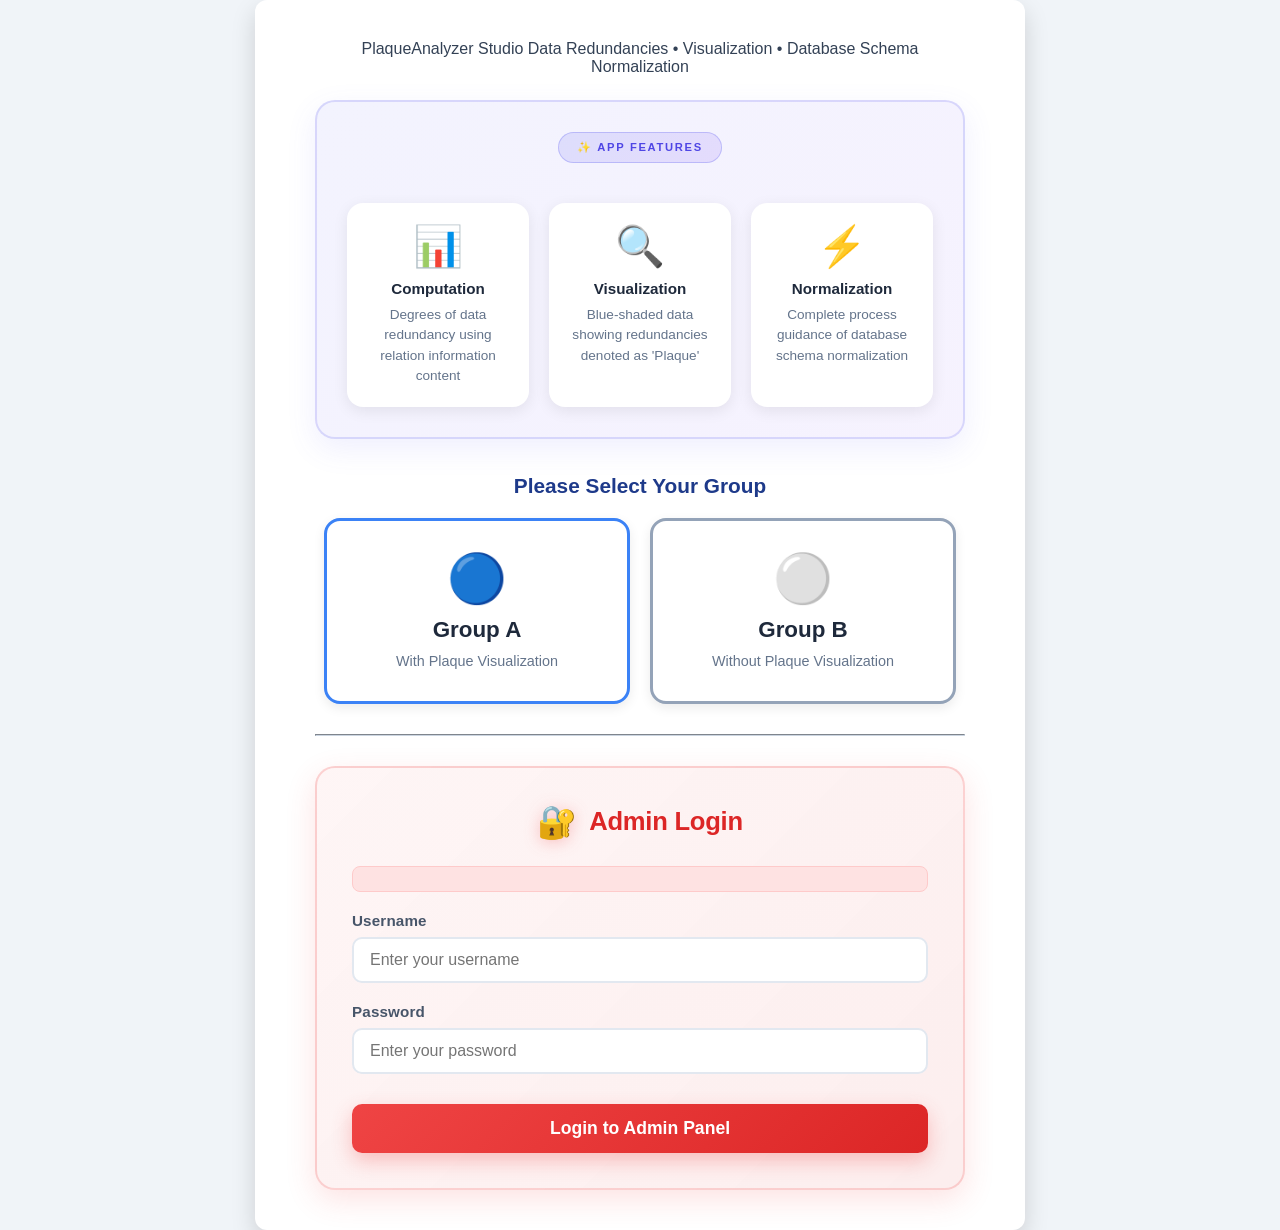
==== src/main/resources/templates/index.html @ 90a5d8a8 "Latest updates-15.02" ====
<!DOCTYPE html>
<html lang="en" xmlns:th="http://www.thymeleaf.org">
<head>
  <meta charset="UTF-8">
  <link rel="stylesheet" th:href="@{/css/style.css}" />
  <style>
    body {
      font-family: 'Inter', sans-serif;
      display: flex;
      flex-direction: column;
      justify-content: center;
      align-items: center;
      min-height: 100vh;
      margin: 0;
      background-color: #f0f4f8;
      color: #334155;
      overflow-y: auto;
    }
    .container {
      text-align: center;
      background-color: #ffffff;
      padding: 40px 60px;
      border-radius: 12px;
      box-shadow: 0 10px 25px rgba(0, 0, 0, 0.15);
      max-width: 650px;
      width: 90%;
    }
    h1 {
      color: #1e3a8a;
      margin-bottom: 20px;
      font-size: 2.5em;
      font-weight: 700;
    }
    p {
      font-size: 1.1em;
      color: #4a5568;
      margin-bottom: 30px;
    }

    /* Feature Cards Design */
    .hero-description {
      margin-bottom: 35px;
      padding: 30px;
      border-radius: 20px;
      background: linear-gradient(135deg, rgba(99, 102, 241, 0.08), rgba(139, 92, 246, 0.08));
      border: 2px solid rgba(99, 102, 241, 0.2);
      box-shadow: 0 10px 30px rgba(99, 102, 241, 0.1);
    }

    .hero-badge {
      display: inline-flex;
      align-items: center;
      gap: 8px;
      font-size: 0.7rem;
      letter-spacing: 0.15em;
      text-transform: uppercase;
      font-weight: 700;
      color: #4f46e5;
      background: linear-gradient(135deg, rgba(99, 102, 241, 0.15), rgba(139, 92, 246, 0.15));
      border-radius: 999px;
      padding: 8px 18px;
      margin-bottom: 20px;
      border: 1px solid rgba(99, 102, 241, 0.3);
    }

    .features-grid {
      display: grid;
      grid-template-columns: repeat(3, 1fr);
      gap: 20px;
      margin-top: 20px;
    }

    .feature-card {
      background: white;
      padding: 20px;
      border-radius: 16px;
      box-shadow: 0 4px 15px rgba(0, 0, 0, 0.08);
      transition: transform 0.3s ease, box-shadow 0.3s ease;
    }

    .feature-card:hover {
      transform: translateY(-5px);
      box-shadow: 0 8px 25px rgba(99, 102, 241, 0.2);
    }

    .feature-icon {
      font-size: 2.5rem;
      margin-bottom: 10px;
    }

    .feature-title {
      font-size: 0.95rem;
      font-weight: 700;
      color: #1e293b;
      margin-bottom: 8px;
    }

    .feature-text {
      font-size: 0.85rem;
      color: #64748b;
      line-height: 1.5;
      margin: 0;
    }

    /* Responsive for feature cards */
    @media (max-width: 768px) {
      .features-grid {
        grid-template-columns: 1fr;
      }

      .container {
        padding: 30px 25px;
      }
    }
    .admin-login-container {
      margin-top: 20px;
      padding: 35px;
      background: linear-gradient(135deg, rgba(239, 68, 68, 0.05), rgba(220, 38, 38, 0.08));
      border: 2px solid rgba(239, 68, 68, 0.2);
      border-radius: 20px;
      box-shadow: 0 10px 30px rgba(239, 68, 68, 0.15);
    }

    .admin-header-v1 {
      display: flex;
      align-items: center;
      justify-content: center;
      gap: 12px;
      margin-bottom: 25px;
    }

    .admin-icon-v1 {
      font-size: 2rem;
      filter: drop-shadow(0 2px 8px rgba(239, 68, 68, 0.3));
    }

    .admin-title-v1 {
      margin: 0;
      font-size: 1.6rem;
      font-weight: 700;
      color: #dc2626;
      letter-spacing: -0.01em;
    }

    .form-group-v1 {
      margin-bottom: 20px;
      text-align: left;
    }

    .form-group-v1 label {
      display: block;
      margin-bottom: 8px;
      font-weight: 600;
      color: #475569;
      font-size: 0.95rem;
      letter-spacing: 0.01em;
    }

    .form-group-v1 input {
      width: 100%;
      padding: 12px 16px;
      border: 2px solid #e2e8f0;
      border-radius: 10px;
      box-sizing: border-box;
      font-size: 1rem;
      transition: all 0.3s ease;
      background: white;
    }

    .form-group-v1 input:focus {
      outline: none;
      border-color: #ef4444;
      box-shadow: 0 0 0 4px rgba(239, 68, 68, 0.1);
    }

    .login-btn-v1 {
      width: 100%;
      background: linear-gradient(135deg, #ef4444, #dc2626);
      color: white;
      padding: 14px 24px;
      font-size: 1.1rem;
      font-weight: 700;
      border: none;
      border-radius: 10px;
      cursor: pointer;
      margin-top: 10px;
      transition: all 0.3s ease;
      box-shadow: 0 8px 20px rgba(239, 68, 68, 0.3);
    }

    .login-btn-v1:hover {
      transform: translateY(-2px);
      box-shadow: 0 12px 28px rgba(239, 68, 68, 0.4);
    }

    .login-btn-v1:active {
      transform: translateY(0);
    }
    /* Error message styling */
    .error-message {
      background: #fee2e2;
      border: 1px solid #fecaca;
      border-radius: 8px;
      padding: 12px 16px;
      margin-bottom: 20px;
      color: #b91c1c;
      font-weight: 600;
      font-size: 0.9rem;
    }

    /* Group selection buttons */
    .group-button {
      display: flex;
      flex-direction: column;
      align-items: center;
      justify-content: center;
      background: white;
      border: 3px solid #e2e8f0;
      border-radius: 16px;
      padding: 30px 40px;
      cursor: pointer;
      text-decoration: none;
      transition: all 0.3s ease;
      box-shadow: 0 4px 12px rgba(0, 0, 0, 0.08);
      min-width: 220px;
    }

    .group-button:hover {
      transform: translateY(-4px);
      box-shadow: 0 8px 20px rgba(0, 0, 0, 0.15);
    }

    .group-button.group-a {
      border-color: #3b82f6;
    }

    .group-button.group-a:hover {
      background: linear-gradient(135deg, rgba(59, 130, 246, 0.05), rgba(37, 99, 235, 0.05));
      border-color: #2563eb;
    }

    .group-button.group-b {
      border-color: #94a3b8;
    }

    .group-button.group-b:hover {
      background: linear-gradient(135deg, rgba(148, 163, 184, 0.05), rgba(100, 116, 139, 0.05));
      border-color: #64748b;
    }

    .group-icon {
      font-size: 3em;
      margin-bottom: 10px;
    }

    .group-title {
      font-size: 1.4em;
      font-weight: 700;
      color: #1e293b;
      margin-bottom: 8px;
    }

    .group-subtitle {
      font-size: 0.9em;
      color: #64748b;
      text-align: center;
      line-height: 1.4;
    }
  </style>
</head>
<body>
<div class="container">
  <div class="app-brand" style="margin-bottom: 24px;">
    <div class="brand-text">
      <span class="brand-name">PlaqueAnalyzer Studio</span>
      <span class="brand-tagline">
        <span class="brand-tagline__scroller">
          <span class="brand-tagline__text">Data Redundancies • Visualization • Database Schema Normalization</span>
        </span>
      </span>
    </div>
  </div>

  <div class="hero-description">
    <span class="hero-badge">
      ✨ App Features
    </span>
    <div class="features-grid">
      <div class="feature-card">
        <div class="feature-icon">📊</div>
        <div class="feature-title">Computation</div>
        <p class="feature-text">Degrees of data redundancy using relation information content</p>
      </div>
      <div class="feature-card">
        <div class="feature-icon">🔍</div>
        <div class="feature-title">Visualization</div>
        <p class="feature-text">Blue-shaded data showing redundancies denoted as 'Plaque'</p>
      </div>
      <div class="feature-card">
        <div class="feature-icon">⚡</div>
        <div class="feature-title">Normalization</div>
        <p class="feature-text">Complete process guidance of database schema normalization</p>
      </div>
    </div>
  </div>

  <div class="start-app-section">
    <h3 style="color: #1e3a8a; margin-bottom: 20px; font-size: 1.3em;">Please Select Your Group</h3>
    <div style="display: flex; gap: 20px; justify-content: center; margin-bottom: 20px;">
      <a th:href="@{/calc(mode='with-plaque')}" class="group-button group-a">
        <div class="group-icon">🔵</div>
        <div class="group-title">Group A</div>
        <div class="group-subtitle">With Plaque Visualization</div>
      </a>
      <a th:href="@{/calc(mode='no-plaque')}" class="group-button group-b">
        <div class="group-icon">⚪</div>
        <div class="group-title">Group B</div>
        <div class="group-subtitle">Without Plaque Visualization</div>
      </a>
    </div>
  </div>
  <hr style="margin-top: 30px; margin-bottom: 30px; border-color: #cbd5e1;">

  <div class="admin-login-container">
    <div class="admin-header-v1">
      <span class="admin-icon-v1">🔐</span>
      <h2 class="admin-title-v1">Admin Login</h2>
    </div>

    <p th:if="${adminError}" class="error-message" th:text="${adminError}"></p>

    <form action="/admin/login" method="post">
      <div class="form-group-v1">
        <label for="adminUsername">Username</label>
        <input type="text" id="adminUsername" name="adminUsername" placeholder="Enter your username" required>
      </div>
      <div class="form-group-v1">
        <label for="adminPassword">Password</label>
        <input type="password" id="adminPassword" name="adminPassword" placeholder="Enter your password" required>
      </div>
      <button type="submit" class="login-btn-v1">Login to Admin Panel</button>
    </form>
  </div>
</div>
</body>
</html>
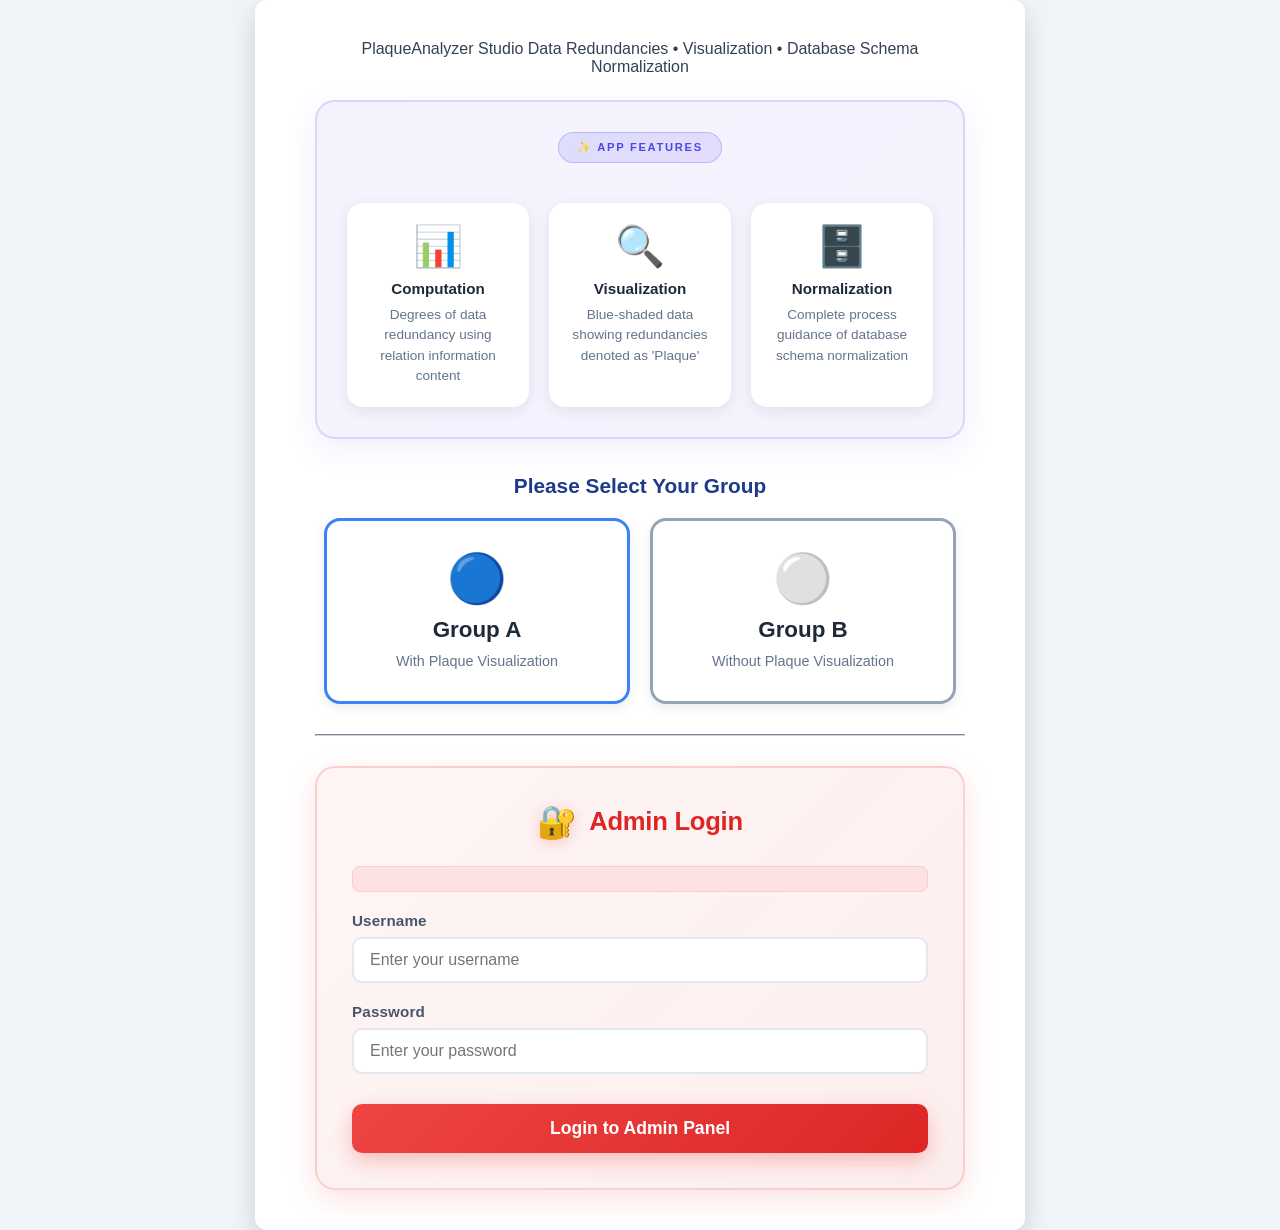
==== commit 4e9b68f3: "Latest updates-16.03" ====
--- a/src/main/resources/templates/index.html
+++ b/src/main/resources/templates/index.html
@@ -297,7 +297,7 @@
         <p class="feature-text">Blue-shaded data showing redundancies denoted as 'Plaque'</p>
       </div>
       <div class="feature-card">
-        <div class="feature-icon">⚡</div>
+        <div class="feature-icon">🗄️</div>
         <div class="feature-title">Normalization</div>
         <p class="feature-text">Complete process guidance of database schema normalization</p>
       </div>
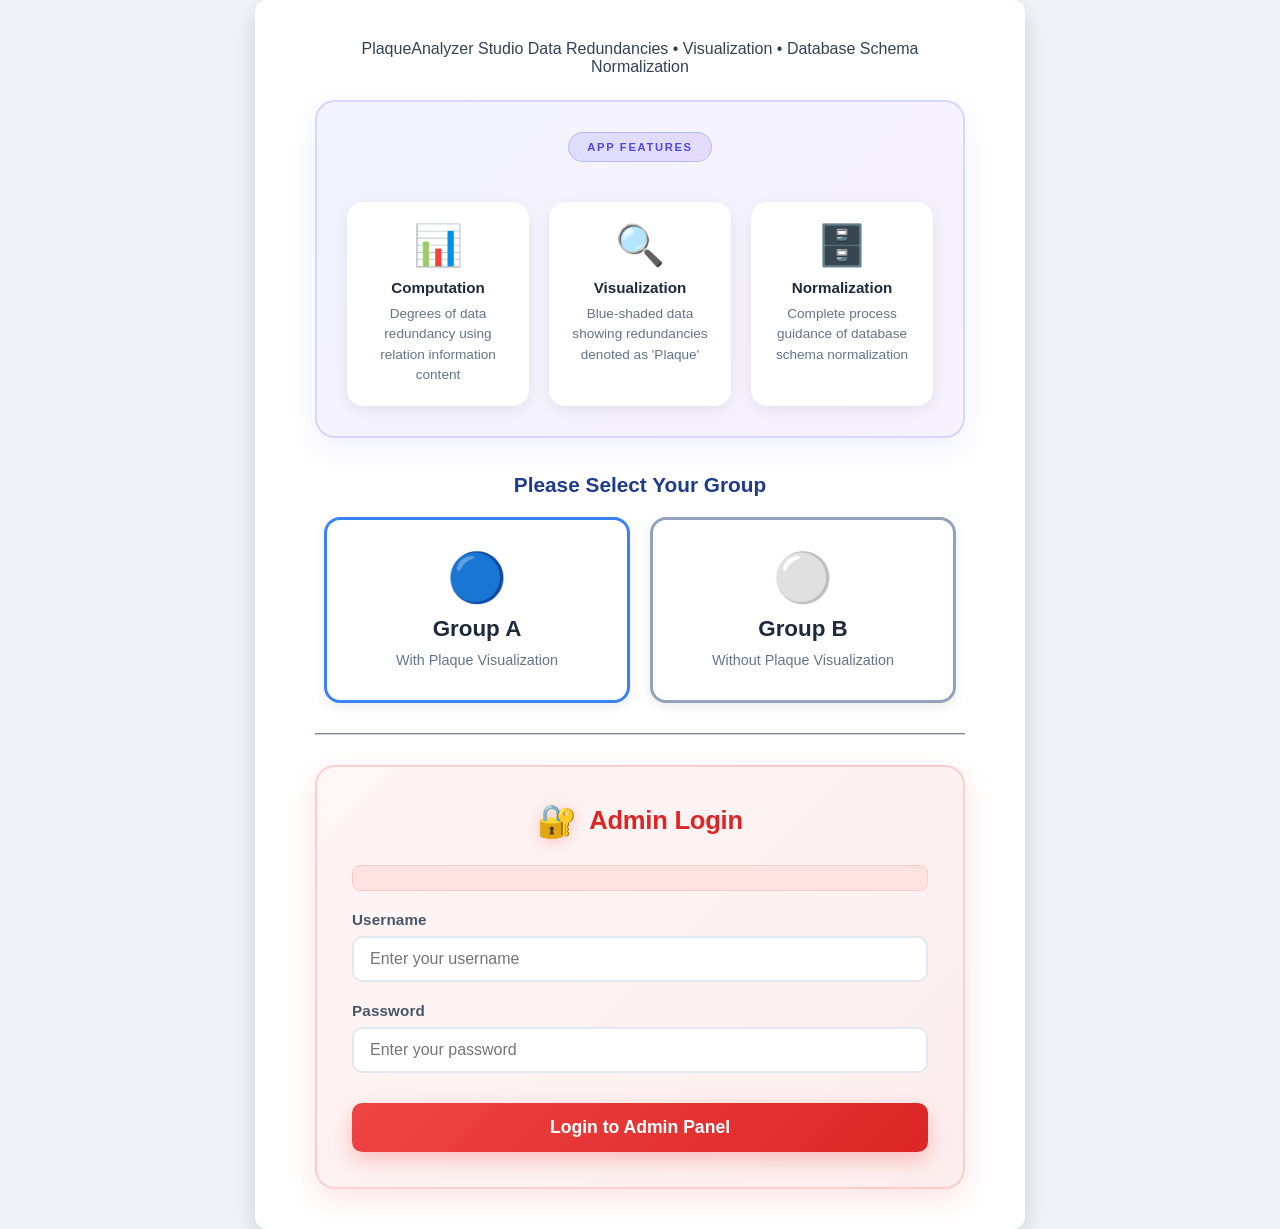
==== commit ebb06e25: "Latest updates-23.03" ====
--- a/src/main/resources/templates/index.html
+++ b/src/main/resources/templates/index.html
@@ -283,7 +283,7 @@
 
   <div class="hero-description">
     <span class="hero-badge">
-      ✨ App Features
+      App Features
     </span>
     <div class="features-grid">
       <div class="feature-card">
@@ -343,4 +343,4 @@
   </div>
 </div>
 </body>
-</html>+</html>
